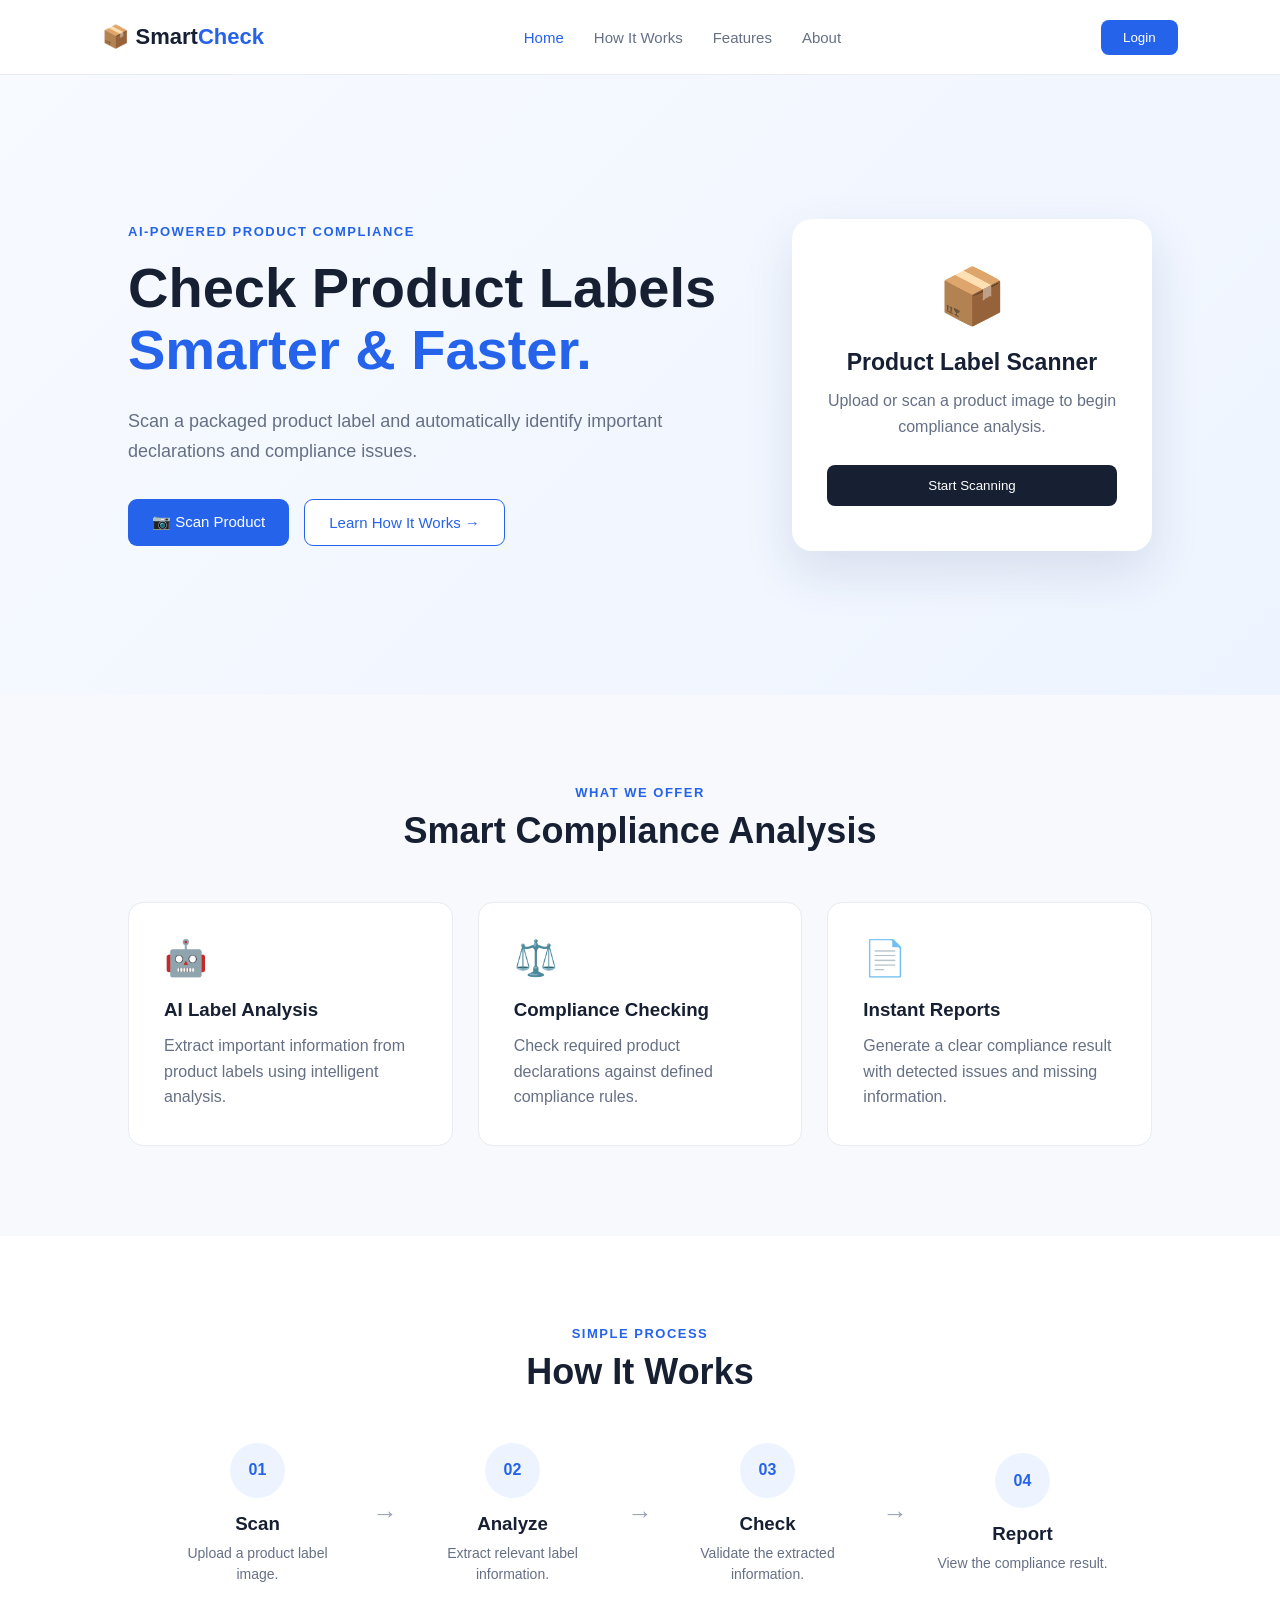
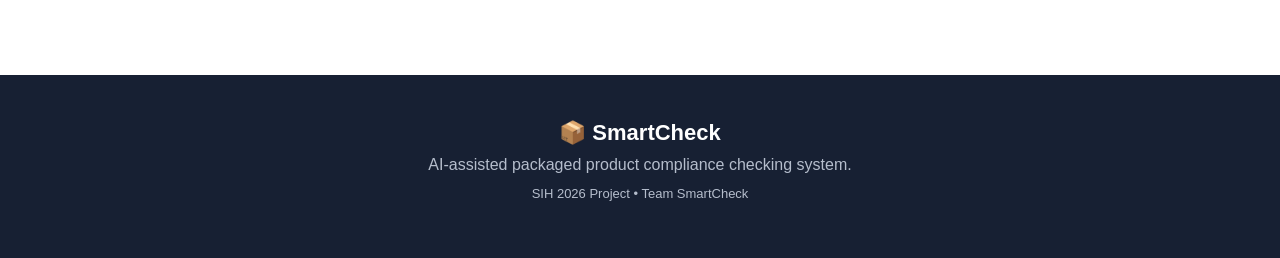
==== smart-compliance/index.html @ 564a1272 "Initial Smart Compliance MVP" ====
<!DOCTYPE html>
<html lang="en">
<head>
    <meta charset="UTF-8">
    <meta name="viewport" content="width=device-width, initial-scale=1.0">

    <title>Smart Compliance Checker</title>

    <link rel="stylesheet" href="style.css">
</head>

<body>

    <!-- Navbar -->
    <header class="navbar">

        <div class="logo">
            📦 Smart<span>Check</span>
        </div>

        <nav>
            <a href="#" class="active">Home</a>
            <a href="#how-it-works">How It Works</a>
            <a href="#features">Features</a>
            <a href="#about">About</a>
        </nav>

        <button class="login-btn">Login</button>

    </header>


    <!-- Hero Section -->
    <section class="hero">

        <div class="hero-content">

            <p class="tagline">AI-POWERED PRODUCT COMPLIANCE</p>

            <h1>
                Check Product Labels
                <span>Smarter & Faster.</span>
            </h1>

            <p class="hero-text">
                Scan a packaged product label and automatically
                identify important declarations and compliance issues.
            </p>

            <div class="hero-buttons">

                <button class="primary-btn"onclick="window.location.href='scan.html'">
                           📷 Scan Product
                </button>

                <button class="secondary-btn" onclick="scrollToHow()">
                    Learn How It Works →
                </button>

            </div>

        </div>


        <!-- Scanner Card -->
        <div class="scanner-card">

            <div class="scanner-icon">
                📦
            </div>

            <h3>Product Label Scanner</h3>

            <p>
                Upload or scan a product image to begin
                compliance analysis.
            </p>

            <button class="scan-card-btn" onclick="window.location.href='scan.html'">
                    Start Scanning
            </button>

        </div>

    </section>


    <!-- Features -->
    <section class="features" id="features">

        <div class="section-heading">
            <p>WHAT WE OFFER</p>
            <h2>Smart Compliance Analysis</h2>
        </div>


        <div class="feature-container">

            <div class="feature-card">
                <div class="feature-icon">🤖</div>
                <h3>AI Label Analysis</h3>
                <p>
                    Extract important information from
                    product labels using intelligent analysis.
                </p>
            </div>


            <div class="feature-card">
                <div class="feature-icon">⚖️</div>
                <h3>Compliance Checking</h3>
                <p>
                    Check required product declarations
                    against defined compliance rules.
                </p>
            </div>


            <div class="feature-card">
                <div class="feature-icon">📄</div>
                <h3>Instant Reports</h3>
                <p>
                    Generate a clear compliance result
                    with detected issues and missing information.
                </p>
            </div>

        </div>

    </section>


    <!-- How It Works -->
    <section class="how-it-works" id="how-it-works">

        <div class="section-heading">
            <p>SIMPLE PROCESS</p>
            <h2>How It Works</h2>
        </div>


        <div class="steps">

            <div class="step">
                <div class="step-number">01</div>
                <h3>Scan</h3>
                <p>Upload a product label image.</p>
            </div>

            <div class="arrow">→</div>

            <div class="step">
                <div class="step-number">02</div>
                <h3>Analyze</h3>
                <p>Extract relevant label information.</p>
            </div>

            <div class="arrow">→</div>

            <div class="step">
                <div class="step-number">03</div>
                <h3>Check</h3>
                <p>Validate the extracted information.</p>
            </div>

            <div class="arrow">→</div>

            <div class="step">
                <div class="step-number">04</div>
                <h3>Report</h3>
                <p>View the compliance result.</p>
            </div>

        </div>

    </section>


    <!-- Footer -->
    <footer id="about">

        <div class="footer-logo">
            📦 SmartCheck
        </div>

        <p>
            AI-assisted packaged product compliance checking system.
        </p>

        <p class="copyright">
            SIH 2026 Project • Team SmartCheck
        </p>

    </footer>


    <script src="script.js"></script>

</body>
</html>
---- smart-compliance/style.css ----
* {
    margin: 0;
    padding: 0;
    box-sizing: border-box;
}

html {
    scroll-behavior: smooth;
}

body {
    font-family: Arial, sans-serif;
    background: #f7f9fc;
    color: #172033;
}


/* ================= NAVBAR ================= */

.navbar {
    height: 75px;
    display: flex;
    align-items: center;
    justify-content: space-between;

    padding: 0 8%;

    background: white;
    border-bottom: 1px solid #e8ebf0;

    position: sticky;
    top: 0;
    z-index: 100;
}

.logo {
    font-size: 22px;
    font-weight: bold;
}

.logo span {
    color: #2563eb;
}

nav {
    display: flex;
    gap: 30px;
}

nav a {
    text-decoration: none;
    color: #667085;
    font-size: 15px;
}

nav a:hover,
nav a.active {
    color: #2563eb;
}

.login-btn {
    border: none;
    background: #2563eb;
    color: white;

    padding: 10px 22px;
    border-radius: 8px;

    cursor: pointer;
}


/* ================= HERO ================= */

.hero {
    min-height: 620px;

    display: flex;
    align-items: center;
    justify-content: space-between;

    padding: 70px 10%;

    background: linear-gradient(
        135deg,
        #f7faff,
        #eef4ff
    );
}

.hero-content {
    max-width: 600px;
}

.tagline {
    color: #2563eb;
    font-size: 13px;
    font-weight: bold;
    letter-spacing: 1.5px;

    margin-bottom: 18px;
}

.hero h1 {
    font-size: 56px;
    line-height: 1.1;

    margin-bottom: 25px;
}

.hero h1 span {
    display: block;
    color: #2563eb;
}

.hero-text {
    color: #667085;
    font-size: 18px;
    line-height: 1.7;

    margin-bottom: 32px;
}

.hero-buttons {
    display: flex;
    gap: 15px;
}

.primary-btn,
.secondary-btn {
    padding: 14px 24px;
    border-radius: 9px;

    font-size: 15px;
    cursor: pointer;
}

.primary-btn {
    border: none;
    background: #2563eb;
    color: white;
}

.primary-btn:hover {
    background: #1d4ed8;
}

.secondary-btn {
    background: white;
    color: #2563eb;
    border: 1px solid #2563eb;
}


/* ================= SCANNER CARD ================= */

.scanner-card {
    width: 360px;

    background: white;

    padding: 45px 35px;

    text-align: center;

    border-radius: 20px;

    box-shadow: 0 20px 50px rgba(30, 60, 100, 0.12);
}

.scanner-icon {
    font-size: 55px;

    margin-bottom: 20px;
}

.scanner-card h3 {
    font-size: 23px;
    margin-bottom: 12px;
}

.scanner-card p {
    color: #667085;
    line-height: 1.6;
    margin-bottom: 25px;
}

.scan-card-btn {
    width: 100%;

    padding: 13px;

    border: none;
    border-radius: 8px;

    background: #172033;
    color: white;

    cursor: pointer;
}

.scan-card-btn:hover {
    background: #2563eb;
}


/* ================= COMMON SECTION ================= */

.features,
.how-it-works {
    padding: 90px 10%;
}

.section-heading {
    text-align: center;
    margin-bottom: 50px;
}

.section-heading p {
    color: #2563eb;

    font-size: 13px;
    font-weight: bold;

    letter-spacing: 1.5px;

    margin-bottom: 10px;
}

.section-heading h2 {
    font-size: 36px;
}


/* ================= FEATURES ================= */

.feature-container {
    display: grid;

    grid-template-columns:
        repeat(3, 1fr);

    gap: 25px;
}

.feature-card {
    background: white;

    padding: 35px;

    border-radius: 15px;

    border: 1px solid #e8ebf0;

    transition: 0.3s;
}

.feature-card:hover {
    transform: translateY(-5px);

    box-shadow:
        0 15px 35px
        rgba(0, 0, 0, 0.08);
}

.feature-icon {
    font-size: 35px;

    margin-bottom: 20px;
}

.feature-card h3 {
    margin-bottom: 12px;
}

.feature-card p {
    color: #667085;
    line-height: 1.6;
}


/* ================= HOW IT WORKS ================= */

.how-it-works {
    background: white;
}

.steps {
    display: flex;

    align-items: center;
    justify-content: center;

    gap: 25px;
}

.step {
    width: 180px;

    text-align: center;
}

.step-number {
    width: 55px;
    height: 55px;

    display: flex;
    align-items: center;
    justify-content: center;

    margin: auto;
    margin-bottom: 15px;

    border-radius: 50%;

    background: #eef4ff;
    color: #2563eb;

    font-weight: bold;
}

.step h3 {
    margin-bottom: 8px;
}

.step p {
    color: #667085;
    font-size: 14px;
    line-height: 1.5;
}

.arrow {
    font-size: 25px;
    color: #98a2b3;
}


/* ================= FOOTER ================= */

footer {
    padding: 45px 10%;

    background: #172033;
    color: white;

    text-align: center;
}

.footer-logo {
    font-size: 22px;
    font-weight: bold;

    margin-bottom: 10px;
}

footer p {
    color: #b5bdcc;
    margin-bottom: 12px;
}

.copyright {
    font-size: 13px;
}


/* ================= RESPONSIVE ================= */

@media (max-width: 900px) {

    .navbar {
        padding: 0 5%;
    }

    nav {
        display: none;
    }

    .hero {
        flex-direction: column;

        gap: 50px;

        padding: 60px 6%;

        text-align: center;
    }

    .hero h1 {
        font-size: 42px;
    }

    .hero-buttons {
        justify-content: center;
    }

    .scanner-card {
        width: 100%;
        max-width: 400px;
    }

    .feature-container {
        grid-template-columns: 1fr;
    }

    .steps {
        flex-direction: column;
    }

    .arrow {
        transform: rotate(90deg);
    }
}
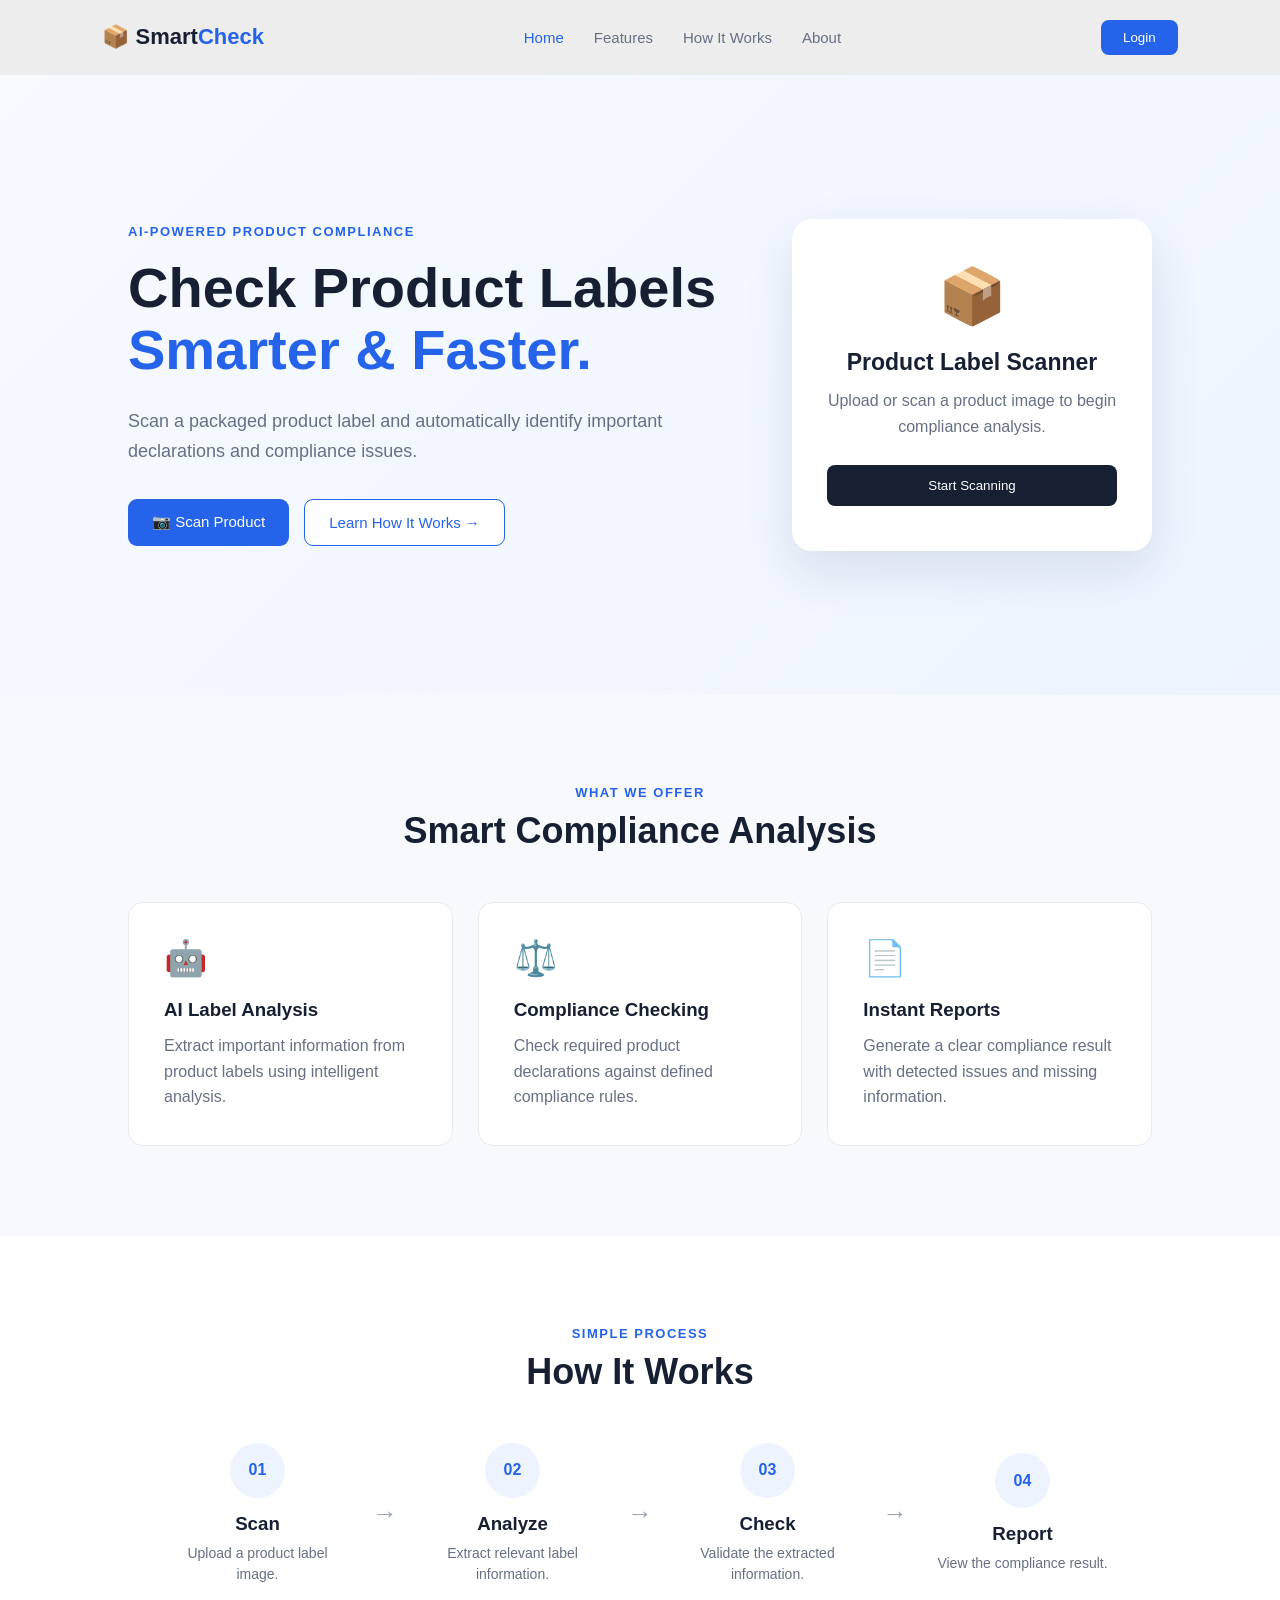
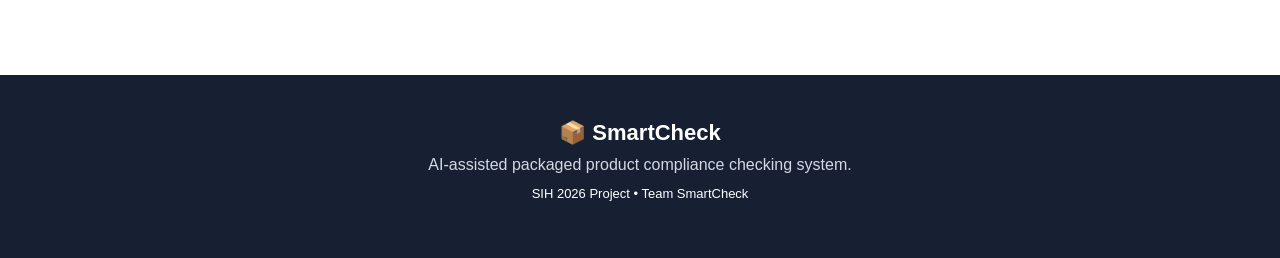
==== commit 8cb068f2: ""color changes"" ====
--- a/smart-compliance/index.html
+++ b/smart-compliance/index.html
@@ -20,8 +20,8 @@
 
         <nav>
             <a href="#" class="active">Home</a>
+            <a href="#features">Features</a>
             <a href="#how-it-works">How It Works</a>
-            <a href="#features">Features</a>
             <a href="#about">About</a>
         </nav>
 
--- a/smart-compliance/style.css
+++ b/smart-compliance/style.css
@@ -25,7 +25,7 @@
 
     padding: 0 8%;
 
-    background: white;
+    background: rgb(238, 237, 237);
     border-bottom: 1px solid #e8ebf0;
 
     position: sticky;
@@ -354,12 +354,13 @@
 }
 
 footer p {
-    color: #b5bdcc;
+    color: #d3d8e3;
     margin-bottom: 12px;
 }
 
 .copyright {
     font-size: 13px;
+    color: white;
 }
 
 
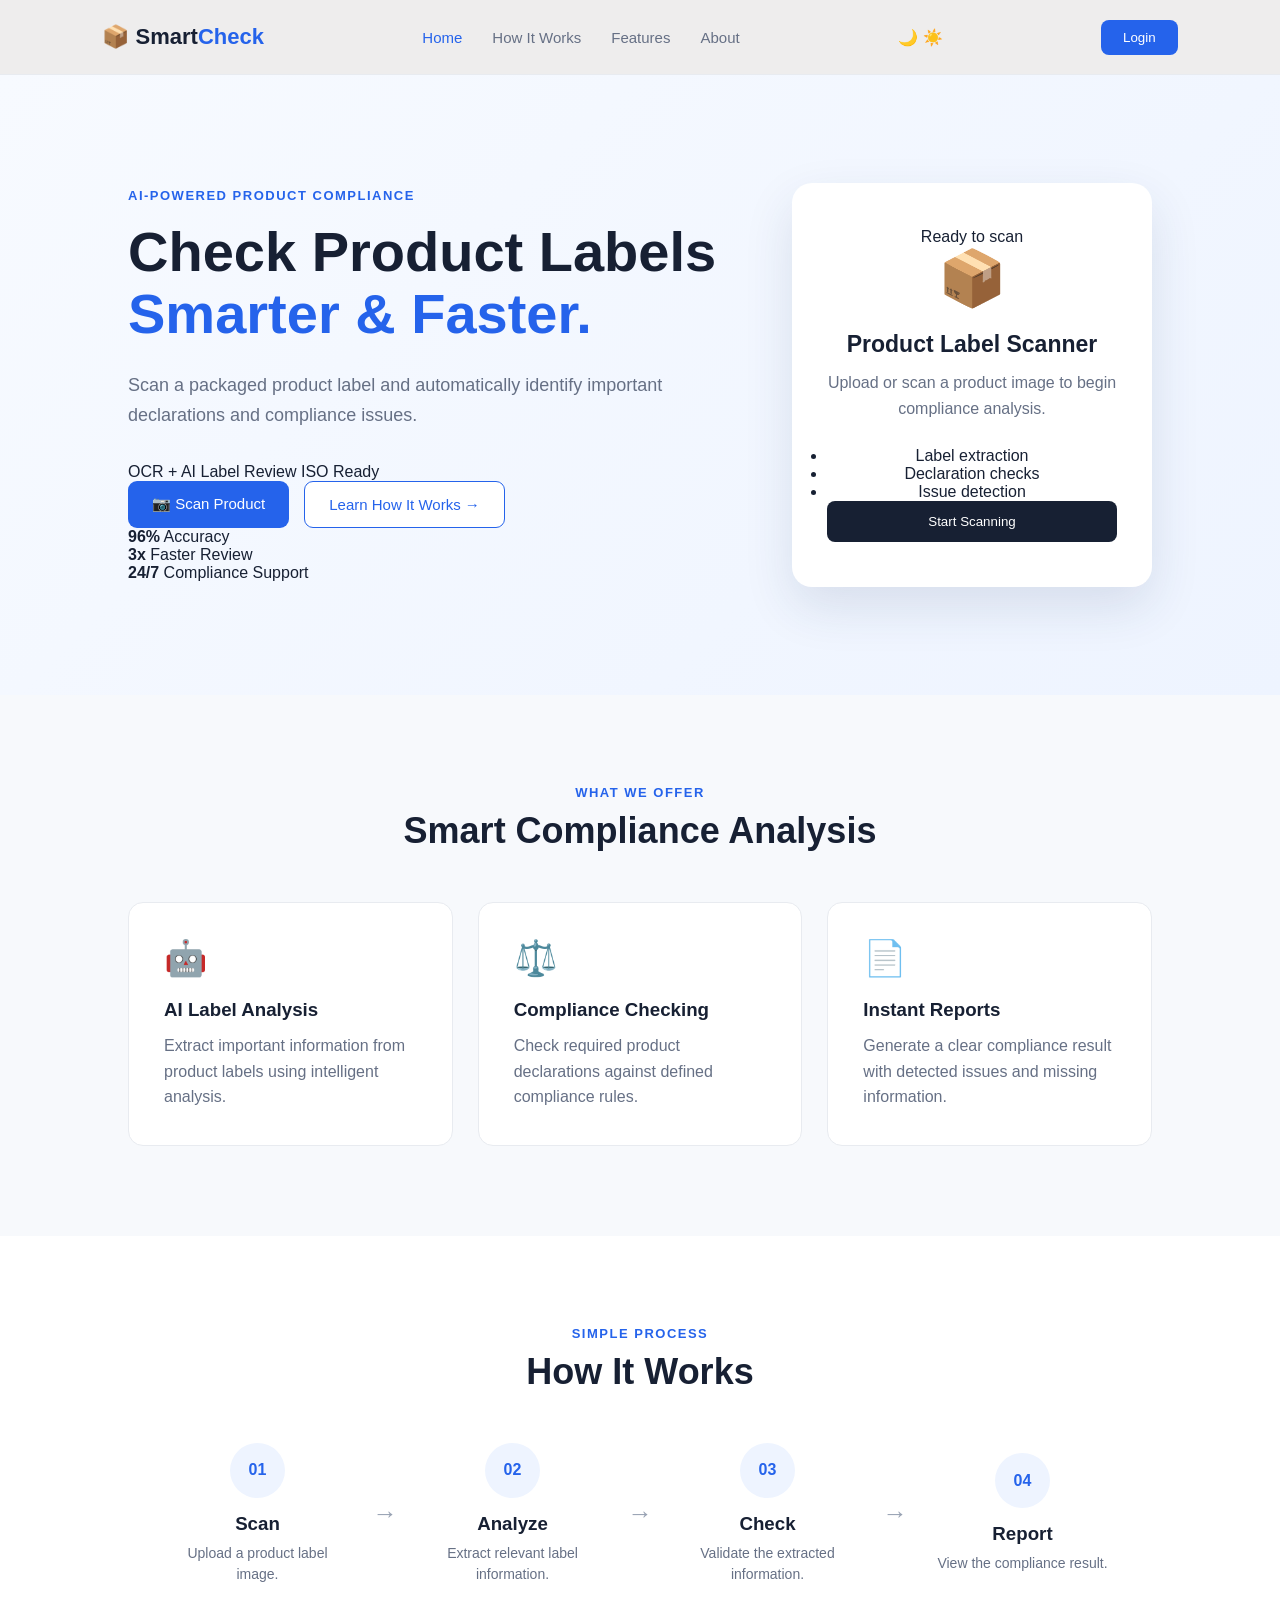
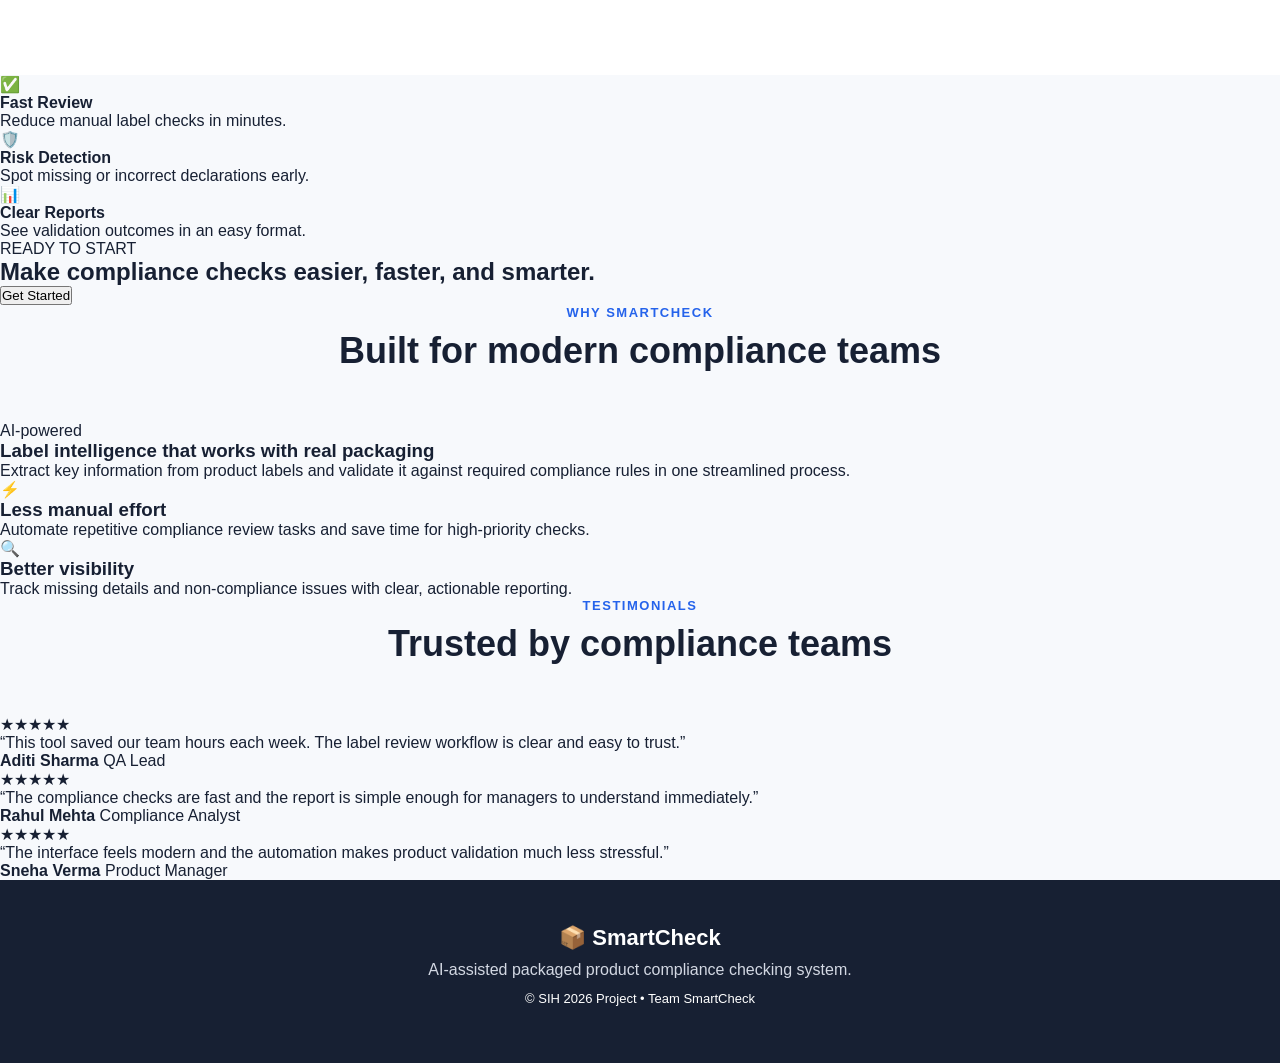
==== commit 42407cda: "Update index.html with theme toggle and content changes" ====
--- a/smart-compliance/index.html
+++ b/smart-compliance/index.html
@@ -9,9 +9,8 @@
     <link rel="stylesheet" href="style.css">
 </head>
 
-<body>
-
-    <!-- Navbar -->
+<body data-theme="light">
+
     <header class="navbar">
 
         <div class="logo">
@@ -20,163 +19,283 @@
 
         <nav>
             <a href="#" class="active">Home</a>
+            <a href="#how-it-works">How It Works</a>
             <a href="#features">Features</a>
-            <a href="#how-it-works">How It Works</a>
             <a href="#about">About</a>
         </nav>
 
+        <div class="theme-toggle" onclick="toggleTheme()">
+            <span class="moon-icon">🌙</span>
+            <span class="sun-icon">☀️</span>
+        </div>
+
         <button class="login-btn">Login</button>
 
     </header>
 
-
-    <!-- Hero Section -->
-    <section class="hero">
-
-        <div class="hero-content">
-
-            <p class="tagline">AI-POWERED PRODUCT COMPLIANCE</p>
-
-            <h1>
-                Check Product Labels
-                <span>Smarter & Faster.</span>
-            </h1>
-
-            <p class="hero-text">
-                Scan a packaged product label and automatically
-                identify important declarations and compliance issues.
-            </p>
-
-            <div class="hero-buttons">
-
-                <button class="primary-btn"onclick="window.location.href='scan.html'">
-                           📷 Scan Product
+    <main>
+        <section class="hero">
+
+            <div class="hero-content">
+
+                <p class="tagline">AI-POWERED PRODUCT COMPLIANCE</p>
+
+                <h1>
+                    Check Product Labels
+                    <span>Smarter & Faster.</span>
+                </h1>
+
+                <p class="hero-text">
+                    Scan a packaged product label and automatically
+                    identify important declarations and compliance issues.
+                </p>
+
+                <div class="hero-badges">
+                    <span>OCR + AI</span>
+                    <span>Label Review</span>
+                    <span>ISO Ready</span>
+                </div>
+
+                <div class="hero-buttons">
+                    <button class="primary-btn" onclick="window.location.href='scan.html'">
+                        📷 Scan Product
+                    </button>
+
+                    <button class="secondary-btn" onclick="scrollToHow()">
+                        Learn How It Works →
+                    </button>
+                </div>
+
+                <div class="hero-stats">
+                    <div class="stat-box">
+                        <strong>96%</strong>
+                        <span>Accuracy</span>
+                    </div>
+                    <div class="stat-box">
+                        <strong>3x</strong>
+                        <span>Faster Review</span>
+                    </div>
+                    <div class="stat-box">
+                        <strong>24/7</strong>
+                        <span>Compliance Support</span>
+                    </div>
+                </div>
+
+            </div>
+
+            <div class="scanner-card">
+                <div class="scanner-status">
+                    <span class="status-dot"></span>
+                    Ready to scan
+                </div>
+
+                <div class="scanner-icon">
+                    📦
+                </div>
+
+                <h3>Product Label Scanner</h3>
+
+                <p>
+                    Upload or scan a product image to begin
+                    compliance analysis.
+                </p>
+
+                <ul class="scanner-checks">
+                    <li>Label extraction</li>
+                    <li>Declaration checks</li>
+                    <li>Issue detection</li>
+                </ul>
+
+                <button class="scan-card-btn" onclick="window.location.href='scan.html'">
+                    Start Scanning
                 </button>
-
-                <button class="secondary-btn" onclick="scrollToHow()">
-                    Learn How It Works →
-                </button>
-
-            </div>
-
-        </div>
-
-
-        <!-- Scanner Card -->
-        <div class="scanner-card">
-
-            <div class="scanner-icon">
-                📦
-            </div>
-
-            <h3>Product Label Scanner</h3>
-
-            <p>
-                Upload or scan a product image to begin
-                compliance analysis.
-            </p>
-
-            <button class="scan-card-btn" onclick="window.location.href='scan.html'">
-                    Start Scanning
-            </button>
-
-        </div>
-
-    </section>
-
-
-    <!-- Features -->
-    <section class="features" id="features">
-
-        <div class="section-heading">
-            <p>WHAT WE OFFER</p>
-            <h2>Smart Compliance Analysis</h2>
-        </div>
-
-
-        <div class="feature-container">
-
-            <div class="feature-card">
-                <div class="feature-icon">🤖</div>
-                <h3>AI Label Analysis</h3>
-                <p>
-                    Extract important information from
-                    product labels using intelligent analysis.
-                </p>
-            </div>
-
-
-            <div class="feature-card">
-                <div class="feature-icon">⚖️</div>
-                <h3>Compliance Checking</h3>
-                <p>
-                    Check required product declarations
-                    against defined compliance rules.
-                </p>
-            </div>
-
-
-            <div class="feature-card">
-                <div class="feature-icon">📄</div>
-                <h3>Instant Reports</h3>
-                <p>
-                    Generate a clear compliance result
-                    with detected issues and missing information.
-                </p>
-            </div>
-
-        </div>
-
-    </section>
-
-
-    <!-- How It Works -->
-    <section class="how-it-works" id="how-it-works">
-
-        <div class="section-heading">
-            <p>SIMPLE PROCESS</p>
-            <h2>How It Works</h2>
-        </div>
-
-
-        <div class="steps">
-
-            <div class="step">
-                <div class="step-number">01</div>
-                <h3>Scan</h3>
-                <p>Upload a product label image.</p>
-            </div>
-
-            <div class="arrow">→</div>
-
-            <div class="step">
-                <div class="step-number">02</div>
-                <h3>Analyze</h3>
-                <p>Extract relevant label information.</p>
-            </div>
-
-            <div class="arrow">→</div>
-
-            <div class="step">
-                <div class="step-number">03</div>
-                <h3>Check</h3>
-                <p>Validate the extracted information.</p>
-            </div>
-
-            <div class="arrow">→</div>
-
-            <div class="step">
-                <div class="step-number">04</div>
-                <h3>Report</h3>
-                <p>View the compliance result.</p>
-            </div>
-
-        </div>
-
-    </section>
-
-
-    <!-- Footer -->
+            </div>
+
+        </section>
+
+        <section class="features" id="features">
+
+            <div class="section-heading">
+                <p>WHAT WE OFFER</p>
+                <h2>Smart Compliance Analysis</h2>
+            </div>
+
+            <div class="feature-container">
+
+                <div class="feature-card">
+                    <div class="feature-icon">🤖</div>
+                    <h3>AI Label Analysis</h3>
+                    <p>
+                        Extract important information from
+                        product labels using intelligent analysis.
+                    </p>
+                </div>
+
+                <div class="feature-card">
+                    <div class="feature-icon">⚖️</div>
+                    <h3>Compliance Checking</h3>
+                    <p>
+                        Check required product declarations
+                        against defined compliance rules.
+                    </p>
+                </div>
+
+                <div class="feature-card">
+                    <div class="feature-icon">📄</div>
+                    <h3>Instant Reports</h3>
+                    <p>
+                        Generate a clear compliance result
+                        with detected issues and missing information.
+                    </p>
+                </div>
+
+            </div>
+
+        </section>
+
+        <section class="how-it-works" id="how-it-works">
+
+            <div class="section-heading">
+                <p>SIMPLE PROCESS</p>
+                <h2>How It Works</h2>
+            </div>
+
+            <div class="steps">
+
+                <div class="step">
+                    <div class="step-number">01</div>
+                    <h3>Scan</h3>
+                    <p>Upload a product label image.</p>
+                </div>
+
+                <div class="arrow">→</div>
+
+                <div class="step">
+                    <div class="step-number">02</div>
+                    <h3>Analyze</h3>
+                    <p>Extract relevant label information.</p>
+                </div>
+
+                <div class="arrow">→</div>
+
+                <div class="step">
+                    <div class="step-number">03</div>
+                    <h3>Check</h3>
+                    <p>Validate the extracted information.</p>
+                </div>
+
+                <div class="arrow">→</div>
+
+                <div class="step">
+                    <div class="step-number">04</div>
+                    <h3>Report</h3>
+                    <p>View the compliance result.</p>
+                </div>
+
+            </div>
+
+        </section>
+
+        <section class="trust-strip">
+            <div class="trust-item">
+                <span class="trust-icon">✅</span>
+                <div>
+                    <strong>Fast Review</strong>
+                    <p>Reduce manual label checks in minutes.</p>
+                </div>
+            </div>
+
+            <div class="trust-item">
+                <span class="trust-icon">🛡️</span>
+                <div>
+                    <strong>Risk Detection</strong>
+                    <p>Spot missing or incorrect declarations early.</p>
+                </div>
+            </div>
+
+            <div class="trust-item">
+                <span class="trust-icon">📊</span>
+                <div>
+                    <strong>Clear Reports</strong>
+                    <p>See validation outcomes in an easy format.</p>
+                </div>
+            </div>
+        </section>
+
+        <section class="cta-panel">
+            <div class="cta-copy">
+                <p>READY TO START</p>
+                <h2>Make compliance checks easier, faster, and smarter.</h2>
+            </div>
+            <button class="cta-btn" onclick="window.location.href='scan.html'">Get Started</button>
+        </section>
+
+        <section class="insights">
+            <div class="section-heading">
+                <p>WHY SMARTCHECK</p>
+                <h2>Built for modern compliance teams</h2>
+            </div>
+
+            <div class="insight-grid">
+                <article class="insight-card highlight-card">
+                    <span class="chip">AI-powered</span>
+                    <h3>Label intelligence that works with real packaging</h3>
+                    <p>
+                        Extract key information from product labels and validate it against required compliance rules in one streamlined process.
+                    </p>
+                </article>
+
+                <article class="insight-card">
+                    <div class="mini-icon">⚡</div>
+                    <h3>Less manual effort</h3>
+                    <p>Automate repetitive compliance review tasks and save time for high-priority checks.</p>
+                </article>
+
+                <article class="insight-card">
+                    <div class="mini-icon">🔍</div>
+                    <h3>Better visibility</h3>
+                    <p>Track missing details and non-compliance issues with clear, actionable reporting.</p>
+                </article>
+            </div>
+        </section>
+
+        <section class="testimonials">
+            <div class="section-heading">
+                <p>TESTIMONIALS</p>
+                <h2>Trusted by compliance teams</h2>
+            </div>
+
+            <div class="testimonial-grid">
+                <article class="testimonial-card">
+                    <div class="stars">★★★★★</div>
+                    <p>“This tool saved our team hours each week. The label review workflow is clear and easy to trust.”</p>
+                    <div class="client">
+                        <strong>Aditi Sharma</strong>
+                        <span>QA Lead</span>
+                    </div>
+                </article>
+
+                <article class="testimonial-card">
+                    <div class="stars">★★★★★</div>
+                    <p>“The compliance checks are fast and the report is simple enough for managers to understand immediately.”</p>
+                    <div class="client">
+                        <strong>Rahul Mehta</strong>
+                        <span>Compliance Analyst</span>
+                    </div>
+                </article>
+
+                <article class="testimonial-card">
+                    <div class="stars">★★★★★</div>
+                    <p>“The interface feels modern and the automation makes product validation much less stressful.”</p>
+                    <div class="client">
+                        <strong>Sneha Verma</strong>
+                        <span>Product Manager</span>
+                    </div>
+                </article>
+            </div>
+        </section>
+    </main>
+
     <footer id="about">
 
         <div class="footer-logo">
@@ -188,13 +307,12 @@
         </p>
 
         <p class="copyright">
-            SIH 2026 Project • Team SmartCheck
+            © <span id="year"></span> SIH 2026 Project • Team SmartCheck
         </p>
 
     </footer>
 
-
     <script src="script.js"></script>
 
 </body>
-</html>+</html>
